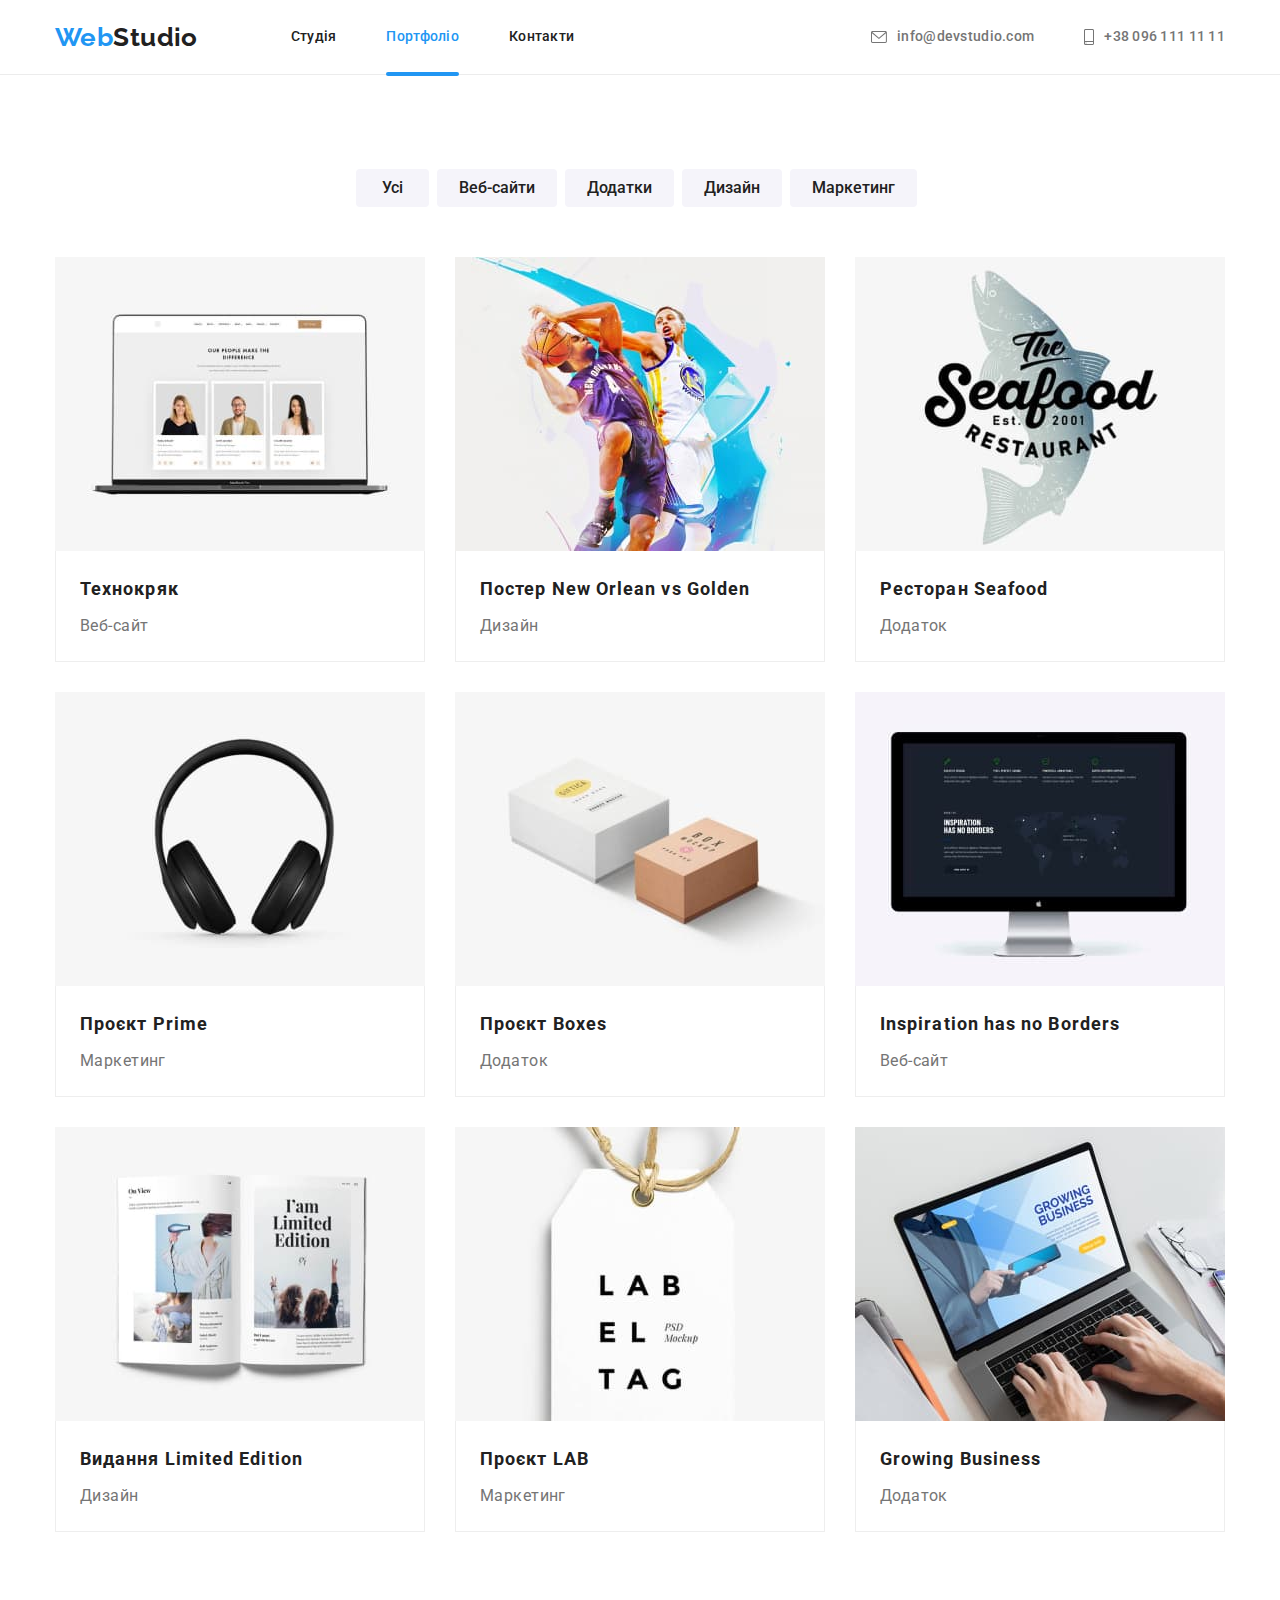
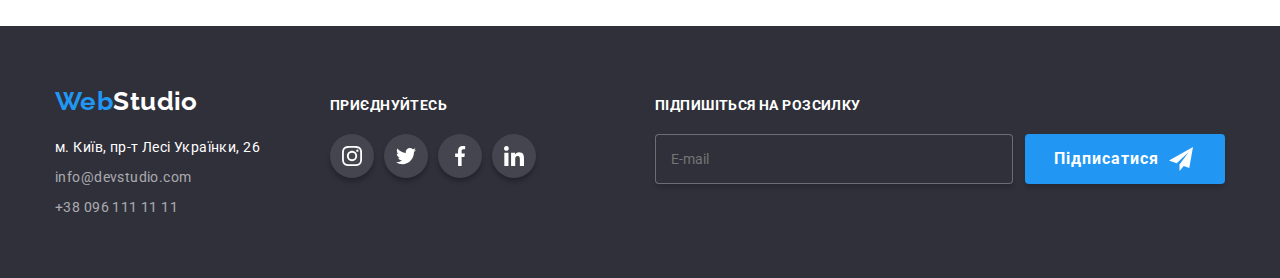
==== portfolio.html @ 5f2e1d26 "Initial commit" ====
<!DOCTYPE html>
<html lang="uk">
  <head>
    <meta charset="UTF-8" />
    <meta http-equiv="X-UA-Compatible" content="IE=edge" />
    <meta name="viewport" content="width=device-width, initial-scale=1.0" />
    <link
      rel="stylesheet"
      href="https://cdnjs.cloudflare.com/ajax/libs/modern-normalize/1.1.0/modern-normalize.min.css"
    />
    <link rel="stylesheet" href="./css/styles.css" />
    <link rel="preconnect" href="https://fonts.googleapis.com" />
    <link rel="preconnect" href="https://fonts.gstatic.com" crossorigin />
    <link
      href="https://fonts.googleapis.com/css2?family=Raleway:wght@700&family=Roboto:wght@400;500;700;900&display=swap"
      rel="stylesheet"
    />
    <title>Portfolio</title>
  </head>
  <body>
    <header>
      <div class="header-container container">
        <a class="logo-header link" href="./index.html" lang="en"
          >Web<span class="logo-span">Studio</span></a
        >
        <nav class="header-nav">
          <ul class="nav list">
            <li class="nav-item">
              <a class="nav-link link" href="./index.html">Студія</a>
            </li>
            <li class="nav-item">
              <a class="nav-link-active link" href="./portfolio.html"
                >Портфоліо</a
              >
            </li>
            <li class="nav-item">
              <a class="nav-link link" href="">Контакти</a>
            </li>
          </ul>
        </nav>
        <div class="header-group">
          <ul class="header-contacts list">
            <li>
              <a class="header-email link" href="mailto:info@devstudio.com">
                <svg class="icon-email" width="16" height="12">
                  <use href="./images/icons.svg#email"></use>
                </svg>
                info@devstudio.com
              </a>
            </li>
            <li>
              <a class="header-tel link" href="tel:+380961111111">
                <svg class="icon-smartphone" width="10" height="16">
                  <use href="./images/icons.svg#smartphone"></use>
                </svg>
                +38 096 111 11 11</a
              >
            </li>
          </ul>
        </div>
      </div>
    </header>
    <main>
      <section class="projects section">
        <div class="container">
          <h1 class="visually-hidden">Проекти з Портфоліо</h1>
          <ul class="portfolio-btn-list list">
            <li>
              <button class="portfolio-btn-item" type="button">Усі</button>
            </li>
            <li>
              <button class="portfolio-btn-item" type="button">
                Веб-сайти
              </button>
            </li>
            <li>
              <button class="portfolio-btn-item" type="button">Додатки</button>
            </li>
            <li>
              <button class="portfolio-btn-item" type="button">Дизайн</button>
            </li>
            <li>
              <button class="portfolio-btn-item" type="button">
                Маркетинг
              </button>
            </li>
          </ul>
          <ul class="portfolio-list list">
            <li class="portfolio-item">
              <a class="portfolio-link link" href="">
                <div class="portfolio-thumb">
                  <img
                    class="portfolio-img"
                    src="./images/technokryak.jpg"
                    alt="Веб-сайт Технокряк"
                    width="370"
                  />
                  <div class="overlay-portfolio">
                    <p class="overlay-portfolio-text">
                      Ресурс пропонує комплексні пропозиції з різним рівнем
                      функціоналу та сервісів. Все це дозволить відвідувачу
                      отримати вичерпні відомості про компанію чи приватну
                      особу.
                    </p>
                  </div>
                </div>
                <div class="portfolio-item-div">
                  <h2 class="portfolio-title">Технокряк</h2>
                  <p class="portfolio-paragraph">Веб-сайт</p>
                </div>
              </a>
            </li>
            <li class="portfolio-item">
              <a class="portfolio-link link" href="">
                <div class="portfolio-thumb">
                  <img
                    class="portfolio-img"
                    src="./images/poster.jpg"
                    alt="Дизайн Постер New Orlean vs Golden Star"
                    width="370"
                  />
                  <div class="overlay-portfolio">
                    <p class="overlay-portfolio-text">
                      Ресурс пропонує комплексні пропозиції з різним рівнем
                      функціоналу та сервісів. Все це дозволить відвідувачу
                      отримати вичерпні відомості про компанію чи приватну
                      особу.
                    </p>
                  </div>
                </div>
                <div class="portfolio-item-div">
                  <h2 class="portfolio-title">Постер New Orlean vs Golden</h2>
                  <p class="portfolio-paragraph">Дизайн</p>
                </div>
              </a>
            </li>
            <li class="portfolio-item">
              <a class="portfolio-link link" href="">
                <div class="portfolio-thumb">
                  <img
                    class="portfolio-img"
                    src="./images/seafood.jpg"
                    alt="Додаток Ресторан Seafood"
                    width="370"
                  />
                  <div class="overlay-portfolio">
                    <p class="overlay-portfolio-text">
                      Ресурс пропонує комплексні пропозиції з різним рівнем
                      функціоналу та сервісів. Все це дозволить відвідувачу
                      отримати вичерпні відомості про компанію чи приватну
                      особу.
                    </p>
                  </div>
                </div>
                <div class="portfolio-item-div">
                  <h2 class="portfolio-title">Ресторан Seafood</h2>
                  <p class="portfolio-paragraph">Додаток</p>
                </div>
              </a>
            </li>
            <li class="portfolio-item">
              <a class="portfolio-link link" href="">
                <div class="portfolio-thumb">
                  <img
                    class="portfolio-img"
                    src="./images/prime.jpg"
                    alt="Маркетинг Проєкт Prime"
                    width="370"
                  />
                  <div class="overlay-portfolio">
                    <p class="overlay-portfolio-text">
                      Ресурс пропонує комплексні пропозиції з різним рівнем
                      функціоналу та сервісів. Все це дозволить відвідувачу
                      отримати вичерпні відомості про компанію чи приватну
                      особу.
                    </p>
                  </div>
                </div>
                <div class="portfolio-item-div">
                  <h2 class="portfolio-title">Проєкт Prime</h2>
                  <p class="portfolio-paragraph">Маркетинг</p>
                </div>
              </a>
            </li>
            <li class="portfolio-item">
              <a class="portfolio-link link" href="">
                <div class="portfolio-thumb">
                  <img
                    class="portfolio-img"
                    src="./images/boxes.jpg"
                    alt="Додаток Проєкт Boxes"
                    width="370"
                  />
                  <div class="overlay-portfolio">
                    <p class="overlay-portfolio-text">
                      Ресурс пропонує комплексні пропозиції з різним рівнем
                      функціоналу та сервісів. Все це дозволить відвідувачу
                      отримати вичерпні відомості про компанію чи приватну
                      особу.
                    </p>
                  </div>
                </div>
                <div class="portfolio-item-div">
                  <h2 class="portfolio-title">Проєкт Boxes</h2>
                  <p class="portfolio-paragraph">Додаток</p>
                </div>
              </a>
            </li>
            <li class="portfolio-item">
              <a class="portfolio-link link" href="">
                <div class="portfolio-thumb">
                  <img
                    class="portfolio-img"
                    src="./images/inspiration.jpg"
                    alt="Веб-сайт Inspiration has no Borders"
                    width="370"
                  />
                  <div class="overlay-portfolio">
                    <p class="overlay-portfolio-text">
                      Ресурс пропонує комплексні пропозиції з різним рівнем
                      функціоналу та сервісів. Все це дозволить відвідувачу
                      отримати вичерпні відомості про компанію чи приватну
                      особу.
                    </p>
                  </div>
                </div>
                <div class="portfolio-item-div">
                  <h2 class="portfolio-title" lang="en">
                    Inspiration has no Borders
                  </h2>
                  <p class="portfolio-paragraph">Веб-сайт</p>
                </div>
              </a>
            </li>
            <li class="portfolio-item">
              <a class="portfolio-link link" href="">
                <div class="portfolio-thumb">
                  <img
                    class="portfolio-img"
                    src="./images/limited.jpg"
                    alt="Дизайн Видання Limited Edition"
                    width="370"
                  />
                  <div class="overlay-portfolio">
                    <p class="overlay-portfolio-text">
                      Ресурс пропонує комплексні пропозиції з різним рівнем
                      функціоналу та сервісів. Все це дозволить відвідувачу
                      отримати вичерпні відомості про компанію чи приватну
                      особу.
                    </p>
                  </div>
                </div>
                <div class="portfolio-item-div">
                  <h2 class="portfolio-title">Видання Limited Edition</h2>
                  <p class="portfolio-paragraph">Дизайн</p>
                </div>
              </a>
            </li>
            <li class="portfolio-item">
              <a class="portfolio-link link" href="">
                <div class="portfolio-thumb">
                  <img
                    class="portfolio-img"
                    src="./images/lab.jpg"
                    alt="Маркетинг Проєкт LAB"
                    width="370"
                  />
                  <div class="overlay-portfolio">
                    <p class="overlay-portfolio-text">
                      Ресурс пропонує комплексні пропозиції з різним рівнем
                      функціоналу та сервісів. Все це дозволить відвідувачу
                      отримати вичерпні відомості про компанію чи приватну
                      особу.
                    </p>
                  </div>
                </div>
                <div class="portfolio-item-div">
                  <h2 class="portfolio-title">Проєкт LAB</h2>
                  <p class="portfolio-paragraph">Маркетинг</p>
                </div>
              </a>
            </li>
            <li class="portfolio-item">
              <a class="portfolio-link link" href="">
                <div class="portfolio-thumb">
                  <img
                    class="portfolio-img"
                    src="./images/business.jpg"
                    alt="Додаток Growing Business"
                    width="370"
                  />
                  <div class="overlay-portfolio">
                    <p class="overlay-portfolio-text">
                      Ресурс пропонує комплексні пропозиції з різним рівнем
                      функціоналу та сервісів. Все це дозволить відвідувачу
                      отримати вичерпні відомості про компанію чи приватну
                      особу.
                    </p>
                  </div>
                </div>
                <div class="portfolio-item-div">
                  <h2 class="portfolio-title" lang="en">Growing Business</h2>
                  <p class="portfolio-paragraph">Додаток</p>
                </div>
              </a>
            </li>
          </ul>
        </div>
      </section>
    </main>
    <footer class="footer">
      <div class="footer-container container">
        <div class="footer-address">
          <a class="logo-footer link" href="./index.html" lang="en"
            >Web<span class="logo-span-footer">Studio</span></a
          >
          <address>
            <ul class="footer-list list">
              <li class="footer-list-item">
                <a
                  class="footer-list-adress link"
                  href="https://goo.gl/maps/2E5mKUay2WvyAkLH7"
                  target="_blank"
                  rel="noopener noreferrer nofollow"
                  >м. Київ, пр-т Лесі Українки, 26</a
                >
              </li>
              <li class="footer-list-item">
                <a
                  class="footer-list-cont link"
                  href="mailto:info@devstudio.com"
                  >info@devstudio.com</a
                >
              </li>
              <li class="footer-list-item">
                <a class="footer-list-cont link" href="tel:+380961111111"
                  >+38 096 111 11 11</a
                >
              </li>
            </ul>
          </address>
        </div>
        <div class="footer-socials">
          <strong class="footer-title">приєднуйтесь</strong>
          <ul class="footer-social-links-list list">
            <li>
              <a
                class="footer-social-link link"
                href="https://www.instagram.com"
                target="_blank"
                rel="noopener norefferer"
                aria-label="іконка instagram"
              >
                <svg class="footer-icon" width="20" height="20">
                  <use href="./images/icons.svg#instagram"></use>
                </svg>
              </a>
            </li>
            <li>
              <a
                class="footer-social-link link"
                href="https://twitter.com"
                target="_blank"
                rel="noopener norefferer"
                aria-label="іконка twitter"
              >
                <svg class="footer-icon" width="20" height="20">
                  <use href="./images/icons.svg#twitter"></use>
                </svg>
              </a>
            </li>
            <li>
              <a
                class="footer-social-link link"
                href="https://www.facebook.com"
                target="_blank"
                rel="noopener norefferer"
                aria-label="іконка facebook"
              >
                <svg class="footer-icon" width="20" height="20">
                  <use href="./images/icons.svg#facebook"></use>
                </svg>
              </a>
            </li>
            <li>
              <a
                class="footer-social-link link"
                href="https://www.linkedin.com"
                target="_blank"
                rel="noopener norefferer"
                aria-label="іконка linkedin"
              >
                <svg class="footer-icon" width="20" height="20">
                  <use href="./images/icons.svg#linkedin"></use>
                </svg>
              </a>
            </li>
          </ul>
        </div>
        <div class="footer-form">
          <strong class="footer-form-strong">Підпишіться на розсилку</strong>
          <form name="footer_form">
            <div class="footer-form-wrapper" role="group">
              <label class="footer-form-label" for="footer_user_mail"></label>
              <input
                class="footer-form-field"
                type="email"
                name="user_mail"
                id="footer_user_mail"
                required
                placeholder="E-mail"
              />
              <button class="footer-btn" type="submit">
                Підписатися
                <svg class="footer-form-icon" width="24" height="24">
                  <use href="./images/icons.svg#icon-icon-send"></use>
                </svg>
              </button>
            </div>
          </form>
        </div>
      </div>
    </footer>
  </body>
</html>
---- css/styles.css ----
body {
  font-family: "Roboto", sans-serif;
  font-size: 14px;
  letter-spacing: 0.03em;
}
:root {
  --main-title-color: #ffffff;
  --main-text-color: #212121;
  --secondary-text-color: #757575;
  --main-logo-button-color: #2196f3;
  --main-background-color: #2f303a;
  --secondary-background-color: #f5f4fa;
  --border-color: #eeeeee;
  --main-icons-color: #afb1b8;
}
/* ------------reset start------------ */
h1,
h2,
h3,
h4,
h5,
h6,
p,
ul {
  margin: 0;
  padding: 0;
}
.link {
  text-decoration: none;
}
.list {
  list-style: none;
}
img {
  display: block;
  max-width: 100%;
  height: auto;
}

/* ------------reset end------------ */

.section {
  padding-top: 94px;
  padding-bottom: 94px;
}
.container {
  width: 1200px;
  padding-right: 15px;
  padding-left: 15px;
  margin-left: auto;
  margin-right: auto;
}

/* -------------Header--------------- */
header {
  border-bottom: 1px solid #ececec;
}
.header-container {
  display: flex;
  align-items: center;
}
.nav {
  display: flex;
  align-items: center;
  gap: 50px;
}
.header-nav {
  margin-right: auto;
}
.header-group > .header-contacts {
  display: flex;
  align-items: center;
  gap: 50px;
}
.logo-header {
  font-family: "Raleway";
  font-style: normal;
  font-weight: 700;
  font-size: 26px;
  line-height: 1.19;
  color: var(--main-logo-button-color);
  margin-right: 93px;
}
.logo-span {
  color: var(--main-text-color);
}
.nav-link {
  font-weight: 500;
  line-height: 1.14;
  letter-spacing: 0.02em;
  cursor: pointer;
  color: var(--main-text-color);
  display: block;
  padding-top: 29px;
  padding-bottom: 29px;
  transition: color 250ms cubic-bezier(0.4, 0, 0.2, 1);
}
.nav-link:hover,
.nav-link:focus {
  color: var(--main-logo-button-color);
}
.nav-link-active {
  font-weight: 500;
  line-height: 1.14;
  letter-spacing: 0.02em;
  cursor: pointer;
  color: var(--main-logo-button-color);
  display: block;
  padding-top: 29px;
  padding-bottom: 29px;
}
.nav-item {
  position: relative;
}
.nav-link-active::after {
  content: "";
  position: absolute;
  bottom: -2px;
  display: block;
  width: 100%;
  height: 4px;
  border-radius: 2px;
  background-color: var(--main-logo-button-color);
}
.header-email {
  font-weight: 500;
  line-height: 1.14;
  letter-spacing: 0.02em;
  color: var(--secondary-text-color);
  display: flex;
  align-items: center;
  transition: color 250ms cubic-bezier(0.4, 0, 0.2, 1);
}
.header-email:hover,
.header-email:focus {
  color: var(--main-logo-button-color);
}
.icon-email,
.icon-smartphone {
  fill: currentColor;
  margin-right: 10px;
}
.header-tel {
  font-weight: 500;
  line-height: 1.14;
  letter-spacing: 0.02em;
  color: var(--secondary-text-color);
  display: flex;
  align-items: center;
  transition: color 250ms cubic-bezier(0.4, 0, 0.2, 1);
}
.header-tel:hover,
.header-tel:focus {
  color: var(--main-logo-button-color);
}
/* -------------Header end-------------------- */

/* -------------Index-Main--------------- */

/* Hero */
.section-hero {
  max-width: 1600px;
  margin: 0 auto;
  background-repeat: no-repeat;
  background-position: center;
  background-size: cover;
  padding-top: 200px;
  padding-bottom: 200px;
  background-color: rgba(196, 196, 196, 1);
  background-image: linear-gradient(
      rgba(47, 48, 58, 0.4),
      rgba(47, 48, 58, 0.4)
    ),
    url(../images/hero-img.jpg);
}
.hero-title {
  font-weight: 900;
  font-size: 44px;
  line-height: 1.36;
  text-align: center;
  letter-spacing: 0.06em;
  text-transform: uppercase;
  color: var(--main-title-color);
  width: 696px;
  margin-left: auto;
  margin-right: auto;
  margin-bottom: 30px;
}
.hero-btn {
  font-weight: 700;
  font-size: 16px;
  line-height: 1.87;
  align-items: center;
  text-align: center;
  letter-spacing: 0.06em;
  color: var(--main-title-color);
  background-color: var(--main-logo-button-color);
  font-family: inherit;
  cursor: pointer;
  border: 0;
  display: block;
  margin: auto;
  min-width: 216px;
  min-height: 50px;
  padding: 10px 32px;
  border-radius: 4px;
}
/* Hero */

/* Benefits */
.benefits-container {
  width: 1200px;
}
.benefits-list {
  display: flex;
  justify-content: flex-start;
  padding-left: 0;
}
.benefits-item:not(:last-child) {
  margin-right: 30px;
}
.icons-benefits {
  background-color: var(--secondary-background-color);
  min-width: 270px;
  min-height: 120px;
  border-radius: 4px;
  margin-bottom: 30px;
  display: flex;
  justify-content: center;
  align-items: center;
}
.benefits-title {
  font-size: 14px;
  line-height: 1.14;
  text-transform: uppercase;
  color: var(--main-text-color);
  margin-bottom: 10px;
}
.benefits-paragraph {
  line-height: 1.71;
  color: var(--secondary-text-color);
  text-align: left;
}
/* Benefits */

/* Work */
.work-section {
  padding-top: 0px;
  padding-bottom: 94px;
}
.work-title {
  font-size: 36px;
  line-height: 1.16;
  text-align: center;
  color: var(--main-text-color);
  margin-bottom: 52px;
}
.work-list {
  display: flex;
  padding-left: 0;
}
.work-item {
  position: relative;
}
.work-item:not(:last-child) {
  margin-right: 30px;
}
.overlay {
  position: absolute;
  bottom: 0;
  display: flex;
  justify-content: center;
  align-items: center;
  min-height: 70px;
  width: 100%;
  background-color: rgba(47, 48, 58, 0.8);
}
.overlay-text {
  font-weight: 700;
  line-height: 1.14;
  text-align: center;
  text-transform: uppercase;
  color: var(--main-title-color);
}
/* Work */

/* Team */
.team {
  background-color: var(--secondary-background-color);
}
.team-container-list {
  display: flex;
}
.team-list {
  display: flex;
  padding-left: 0;
}
.team-title {
  font-size: 36px;
  line-height: 1.16;
  text-align: center;
  color: var(--main-text-color);
  margin-bottom: 50px;
}
.team-item {
  background-color: var(--main-title-color);
  border-radius: 10px;
  box-shadow: 0px 1px 3px rgba(0, 0, 0, 0.12), 0px 1px 1px rgba(0, 0, 0, 0.14),
    0px 2px 1px rgba(0, 0, 0, 0.2);
}
.team-item:not(:last-child) {
  margin-right: 30px;
}
.team-div {
  padding-top: 30px;
  padding-bottom: 30px;
}
.team-item-title {
  font-weight: 500;
  font-size: 16px;
  line-height: 1.18;
  text-align: center;
  color: var(--main-text-color);
  margin-bottom: 10px;
}
.team-item-p {
  font-size: 16px;
  line-height: 1.18;
  text-align: center;
  color: var(--secondary-text-color);
  margin-bottom: 16px;
}
.social-links-team-list {
  display: flex;
  justify-content: center;
  align-items: center;
  gap: 10px;
}
.social-links-team-item {
  width: 44px;
  height: 44px;
}
.social-link {
  display: flex;
  justify-content: center;
  align-items: center;
  width: 100%;
  height: 100%;
  border-radius: 50%;
  background-color: var(--main-title-color);
  fill: var(--main-icons-color);
  transition: fill 250ms cubic-bezier(0.4, 0, 0.2, 1),
    background-color 250ms cubic-bezier(0.4, 0, 0.2, 1);
}
.social-link:hover,
.social-link:focus {
  fill: var(--main-title-color);
  background-color: var(--main-logo-button-color);
}
/* Team */

/* clients */
.clients-list {
  display: flex;
  justify-content: center;
  align-items: center;
  gap: 30px;
}
.clients-list-item {
  display: flex;
  justify-content: center;
  align-items: center;
  width: 170px;
  height: 92px;
}
.clients-list-anker {
  fill: var(--main-icons-color);
  width: 100%;
  height: 100%;
  border: 1px solid var(--main-icons-color);
  border-radius: 4px;
  display: flex;
  justify-content: center;
  align-items: center;
  transition: fill 250ms cubic-bezier(0.4, 0, 0.2, 1),
    border 250ms cubic-bezier(0.4, 0, 0.2, 1);
}
.clients-list-anker:hover,
.clients-list-anker:focus {
  fill: var(--main-logo-button-color);
  border: 1px solid var(--main-logo-button-color);
}
/* clients */

/* -------------Index-Main end--------------- */

/* -------------Portfolio---------------- */
.visually-hidden {
  visibility: hidden;
  width: 0px;
  height: 0px;
}
.portfolio-btn-list {
  display: flex;
  justify-content: center;
  margin-bottom: 50px;
}
.portfolio-list {
  display: flex;
  flex-wrap: wrap;
  gap: 30px;
}
.portfolio-list > .portfolio-item {
  flex-basis: calc((100% - 60px) / 3);
}
.portfolio-link {
  display: block;
  transition: box-shadow 250ms cubic-bezier(0.4, 0, 0.2, 1);
}
.portfolio-link:hover,
.portfolio-link:focus {
  box-shadow: 0px 1px 1px rgba(0, 0, 0, 0.12), 0px 4px 4px rgba(0, 0, 0, 0.06),
    1px 4px 6px rgba(0, 0, 0, 0.16);
}
.portfolio-link:hover .overlay-portfolio,
.portfolio-link:focus .overlay-portfolio {
  transform: translateY(0);
}
.portfolio-item-div {
  padding: 20px 24px;
  border-right: 1px solid var(--border-color);
  border-bottom: 1px solid var(--border-color);
  border-left: 1px solid var(--border-color);
}
.portfolio-btn-item {
  font-family: inherit;
  cursor: pointer;
  font-weight: 500;
  font-size: 16px;
  line-height: 1.62;
  text-align: center;
  border: 0;
  color: var(--main-text-color);
  background-color: var(--secondary-background-color);
  margin-right: 8px;
  min-width: 73px;
  min-height: 38px;
  padding: 6px 22px;
  border-radius: 4px;
  transition: color 250ms cubic-bezier(0.4, 0, 0.2, 1),
    background-color 250ms cubic-bezier(0.4, 0, 0.2, 1),
    box-shadow 250ms cubic-bezier(0.4, 0, 0.2, 1);
}
.portfolio-btn-item:hover,
.portfolio-btn-item:focus {
  color: var(--main-title-color);
  background-color: var(--main-logo-button-color);
  box-shadow: 0px 3px 1px rgba(0, 0, 0, 0.1), 0px 1px 2px rgba(0, 0, 0, 0.08),
    0px 2px 2px rgba(0, 0, 0, 0.12);
}
.portfolio-title {
  font-size: 18px;
  line-height: 2;
  letter-spacing: 0.06em;
  color: var(--main-text-color);
  margin-bottom: 4px;
}
.portfolio-paragraph {
  font-size: 16px;
  line-height: 1.87;
  color: var(--secondary-text-color);
}
.portfolio-thumb {
  position: relative;
  overflow: hidden;
}
.overlay-portfolio {
  position: absolute;
  transform: translateY(100%);
  transition: transform 250ms cubic-bezier(0.4, 0, 0.2, 1);
  top: 0;
  left: 0;
  background-color: rgba(33, 150, 243, 0.9);
  width: 100%;
  height: 100%;
  padding-left: 24px;
  padding-right: 24px;
  display: flex;
  align-items: center;
  user-select: none;
}
.overlay-portfolio-text {
  font-size: 18px;
  line-height: 1.55;
  color: var(--main-title-color);
}
/* -------------Portfolio end--------------- */

/* -------------Footer--------------- */
.footer {
  padding-top: 60px;
  padding-bottom: 60px;
  background-color: var(--main-background-color);
}
.footer-container {
  display: flex;
  align-items: baseline;
  gap: 70px;
}
.logo-footer {
  font-family: "Raleway";
  font-style: normal;
  font-weight: 700;
  font-size: 26px;
  line-height: 1.19;
  color: var(--main-logo-button-color);
  display: inline-block;
  margin-bottom: 20px;
}
.logo-span-footer {
  color: var(--main-title-color);
}
.footer-list-adress {
  line-height: 1.5;
  color: var(--main-title-color);
  font-style: normal;
  transition: color 250ms cubic-bezier(0.4, 0, 0.2, 1);
}
.footer-list-item:not(:last-of-type) {
  margin-bottom: 9px;
}
.footer-list-adress:hover,
.footer-list-adress:focus {
  color: var(--main-logo-button-color);
}
.footer-list-cont {
  line-height: 1.5;
  color: rgba(255, 255, 255, 0.6);
  font-style: normal;
  transition: color 250ms cubic-bezier(0.4, 0, 0.2, 1);
}
.footer-list-cont:hover,
.footer-list-cont:focus {
  color: var(--main-logo-button-color);
}
.footer-title {
  display: block;
  font-family: "Roboto";
  font-style: normal;
  line-height: 1.14;
  text-transform: uppercase;
  color: var(--main-title-color);
  margin-bottom: 20px;
}
.footer-social-links-list {
  display: flex;
  justify-content: center;
  align-items: center;
  gap: 10px;
}
.footer-social-link {
  display: flex;
  justify-content: center;
  align-items: center;
  width: 44px;
  height: 44px;
  border-radius: 50%;
  background-color: rgba(255, 255, 255, 0.1);
  fill: var(--main-title-color);
  box-shadow: 0px 4px 4px rgba(0, 0, 0, 0.25);
  transition: fill 250ms cubic-bezier(0.4, 0, 0.2, 1),
    background-color 250ms cubic-bezier(0.4, 0, 0.2, 1);
}
.footer-social-link:hover,
.footer-social-link:focus {
  fill: var(--main-title-color);
  background-color: var(--main-logo-button-color);
}
/* Footer form */
.footer-form {
  margin-left: auto;
}
.footer-form-strong {
  display: block;
  font-weight: 700;
  font-size: 14px;
  line-height: 1.14;
  letter-spacing: 0.03em;
  text-transform: uppercase;
  color: var(--main-title-color);
  margin-bottom: 20px;
}
.footer-form-wrapper {
  display: flex;
}
.footer-form-field {
  margin-right: 12px;
  width: 358px;
  height: 50px;
  border: 1px solid rgba(255, 255, 255, 0.3);
  box-shadow: 0px 4px 4px rgba(0, 0, 0, 0.15);
  border-radius: 4px;
  padding: 15px;
  background-color: var(--main-background-color);
  color: var(--secondary-text-color);
}
.footer-btn {
  width: 200px;
  height: 50px;
  background: var(--main-logo-button-color);
  box-shadow: 0px 4px 4px rgba(0, 0, 0, 0.15);
  border-radius: 4px;
  font-weight: 700;
  font-size: 16px;
  line-height: 1.87;
  display: flex;
  align-items: center;
  text-align: center;
  letter-spacing: 0.06em;
  color: var(--main-title-color);
  padding: 10px 28px;
  border: 1px solid transparent;
  cursor: pointer;
}
.footer-form-icon {
  margin-left: 10px;
}
/* -------------Footer end--------------- */

/* -------------Modal window--------------- */
.backdrop {
  position: fixed;
  top: 0;
  left: 0;
  width: 100%;
  height: 100%;
  background-color: rgba(0, 0, 0, 0.2);
  transition: opacity 250ms linear, visibility 250ms linear;
}
.backdrop.is-hidden {
  visibility: hidden;
  opacity: 0;
  pointer-events: none;
}
.modal {
  position: absolute;
  top: 50%;
  left: 50%;
  transform: translateX(-50%) translateY(-50%);
  transition: transform 500ms, opacity 500ms;
  width: 528px;
  min-height: 581px;
  border-radius: 4px;
  background-color: var(--main-title-color);
  box-shadow: 0px 1px 3px rgba(0, 0, 0, 0.12), 0px 1px 1px rgba(0, 0, 0, 0.14),
    0px 2px 1px rgba(0, 0, 0, 0.2);
  padding: 40px;
}
.backdrop.is-hidden .modal {
  opacity: 0;
  transform: translateX(-50%) translateY(-70%);
}
.modal-close-btn {
  position: absolute;
  top: 8px;
  right: 8px;
  padding: 0;
  display: inline-flex;
  justify-content: center;
  align-items: center;
  width: 30px;
  height: 30px;
  background: var(--main-title-color);
  border: 1px solid rgba(0, 0, 0, 0.1);
  border-radius: 50%;
  cursor: pointer;
}
.modal-close-btn:hover,
.modal-close-btn:focus {
  fill: var(--main-logo-button-color);
}
/* Modal Form */
.modal-form-group {
  margin-bottom: 20px;
}
.modal-label {
  display: block;
  text-align: center;
  margin-bottom: 12px;
  font-weight: 700;
  font-size: 20px;
  line-height: 1.15;
  text-align: center;
  letter-spacing: 0.03em;
  color: var(--main-text-color);
}
.modal-form-label {
  display: block;
  font-weight: 400;
  font-size: 12px;
  line-height: 1.16;
  letter-spacing: 0.01em;
  color: var(--secondary-text-color);
  margin-bottom: 4px;
}
.modal-form-wrapper {
  position: relative;
  margin-bottom: 10px;
}
.modal-form-field {
  width: 100%;
  height: 40px;
  padding-left: 42px;
  padding-right: 42px;
  border: 1px solid rgba(33, 33, 33, 0.2);
  border-radius: 4px;
  transition: border 250ms cubic-bezier(0.4, 0, 0.2, 1),
    box-shadow 250ms cubic-bezier(0.4, 0, 0.2, 1);
}
.modal-form-field:focus {
  box-shadow: 0px 4px 4px rgba(0, 0, 0, 0.25);
  outline: none;
  border: 1px solid var(--main-logo-button-color);
}
.modal-form-icon {
  position: absolute;
  top: 50%;
  left: 12px;
  transform: translateY(-50%);
  transition: fill 250ms cubic-bezier(0.4, 0, 0.2, 1);
}
.modal-form-field:focus + .modal-form-icon {
  fill: var(--main-logo-button-color);
}
/* message */
.modal-form-message {
  display: block;
  width: 100%;
  height: 120px;
  padding: 12px 16px;
  font-size: 12px;
  border-radius: 4px;
  border: 1px solid rgba(33, 33, 33, 0.2);
  transition: border 250ms cubic-bezier(0.4, 0, 0.2, 1),
    box-shadow 250ms cubic-bezier(0.4, 0, 0.2, 1);
  resize: none;
}
.modal-form-message:focus {
  border: 1px solid var(--main-logo-button-color);
  box-shadow: 0px 4px 4px rgba(0, 0, 0, 0.25);
  outline: none;
}
.modal-form-agreement {
  display: flex;
  justify-content: center;
  align-items: center;
  gap: 7px;
  margin-bottom: 30px;
}
.modal-form-agreement-desc {
  font-size: 14px;
  letter-spacing: 0.03em;
  color: var(--secondary-text-color);
  user-select: none;
}
.modal-form-agreement-link {
  color: var(--main-logo-button-color);
  text-underline-offset: 4px;
}
.modal-form-checkbox {
  align-self: center;
  appearance: none;
  width: 16px;
  height: 15px;
  border: 2px solid var(--main-text-color);
  border-radius: 2px;
  background-position: center;
  background-repeat: no-repeat;
  background-size: 0;
  user-select: none;
  background-image: url("data:image/svg+xml,%3Csvg width='13' height='9' viewBox='0 0 13 10' fill='none' xmlns='http://www.w3.org/2000/svg'%3E%3Cpath d='M1.95703 4.75166L1.88825 4.68604L1.81923 4.75141L0.93123 5.59258L0.854858 5.66492L0.930974 5.73753L4.42671 9.07236L4.49574 9.1382L4.56476 9.07236L12.069 1.91352L12.1449 1.84116L12.069 1.76881L11.1873 0.927644L11.1183 0.861826L11.0493 0.927611L4.49577 7.17353L1.95703 4.75166Z' fill='white' stroke='white' stroke-width='0.2'/%3E%3C/svg%3E%0A");
  transition: 250ms cubic-bezier(0.4, 0, 0.2, 1);
}
.modal-form-checkbox:checked {
  background-color: var(--main-logo-button-color);
  background-size: auto;
  border: 2px solid transparent;
}
.modal-form-btn {
  display: block;
  width: 200px;
  height: 50px;
  margin: 0 auto;
  border: 1px solid transparent;
  border-radius: 4px;
  background-color: #188ce8;
  box-shadow: 0px 4px 4px rgba(0, 0, 0, 0.15);
  cursor: pointer;
  font-weight: 700;
  font-size: 16px;
  line-height: 1.87;
  letter-spacing: 0.06em;
  color: var(--main-title-color);
}
/* -------------Modal window--------------- */
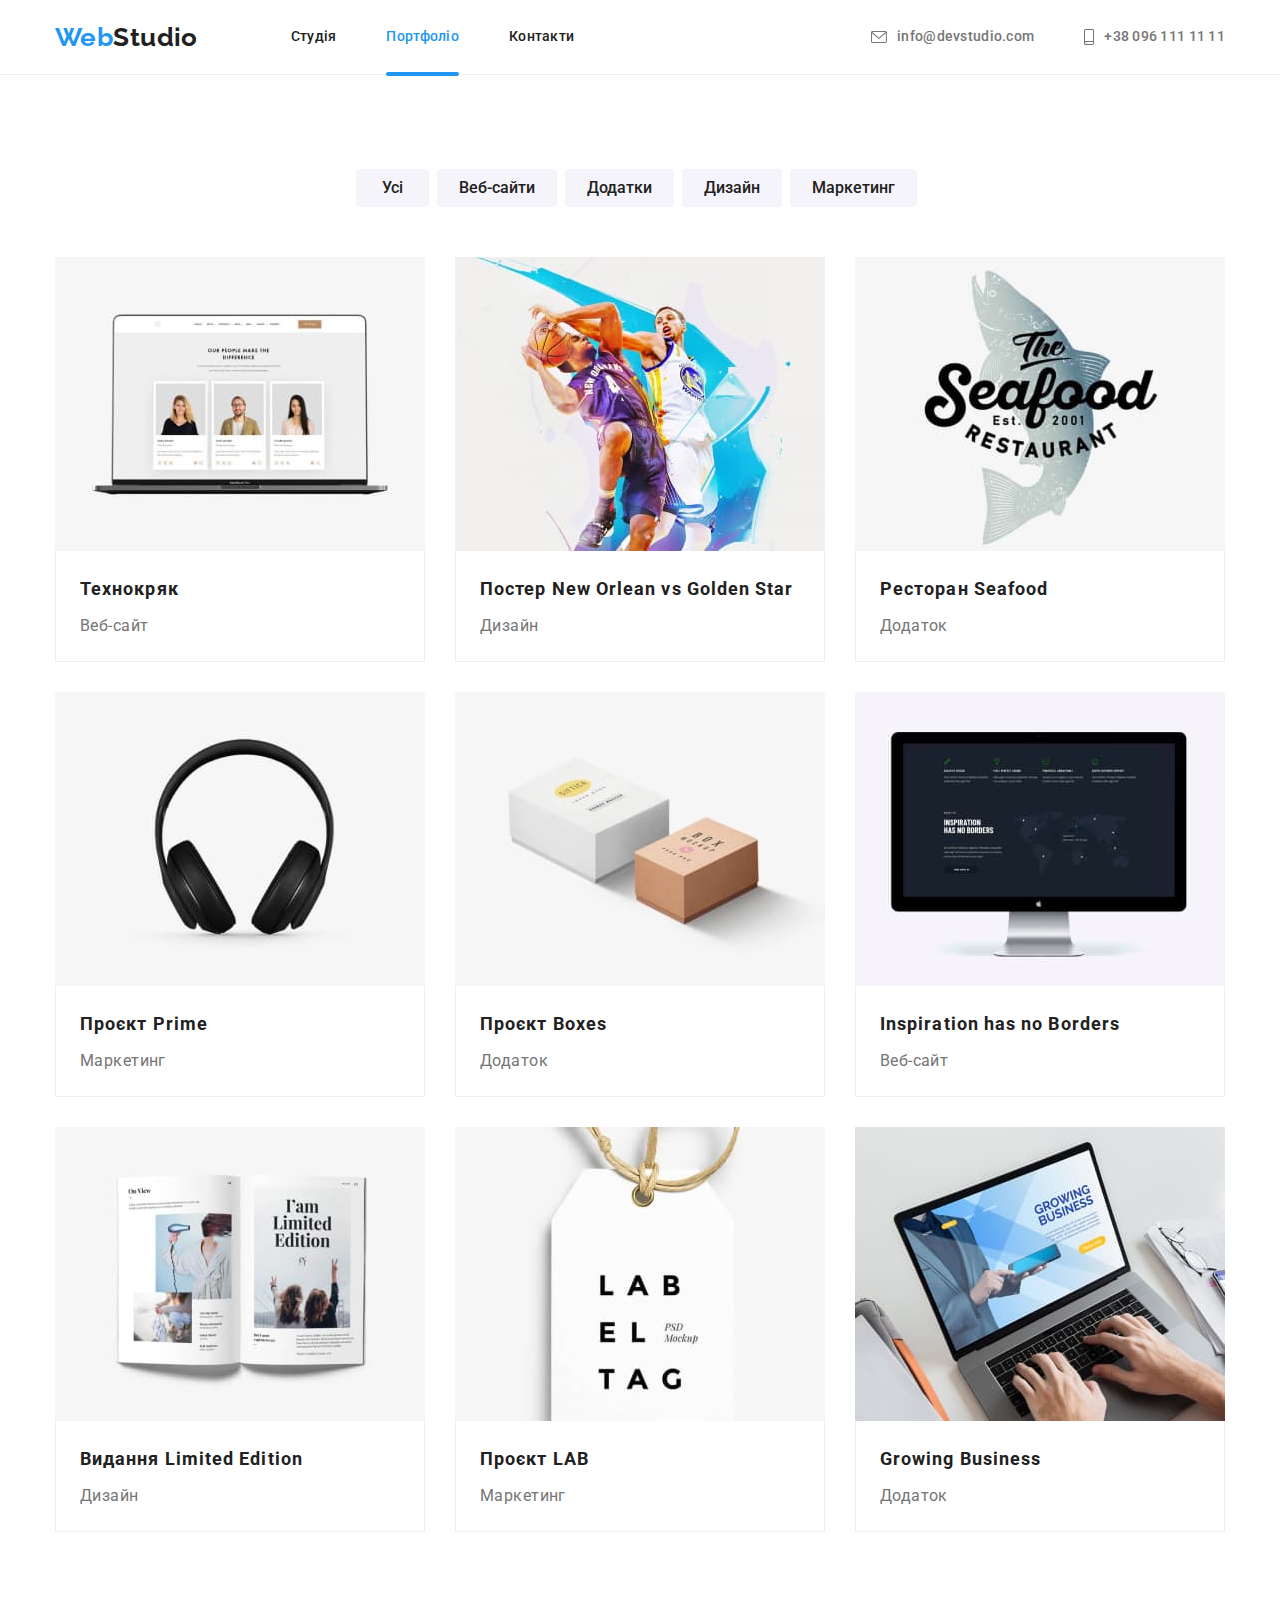
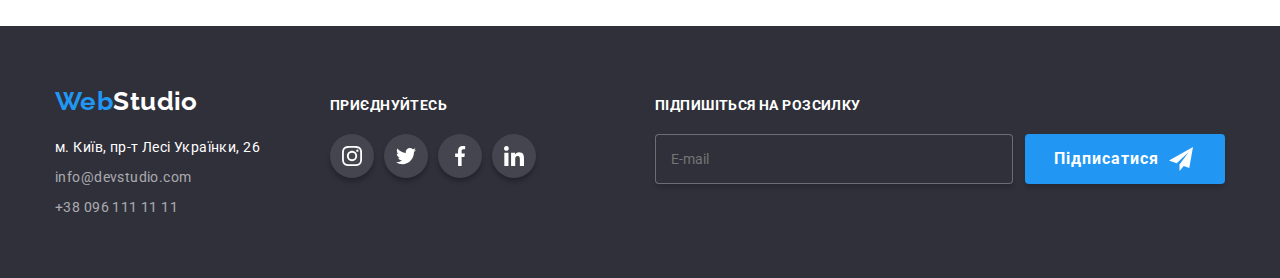
==== commit 8424419f: "Update portfolio.html" ====
--- a/portfolio.html
+++ b/portfolio.html
@@ -129,7 +129,7 @@
                   </div>
                 </div>
                 <div class="portfolio-item-div">
-                  <h2 class="portfolio-title">Постер New Orlean vs Golden</h2>
+                  <h2 class="portfolio-title">Постер New Orlean vs Golden Star</h2>
                   <p class="portfolio-paragraph">Дизайн</p>
                 </div>
               </a>
